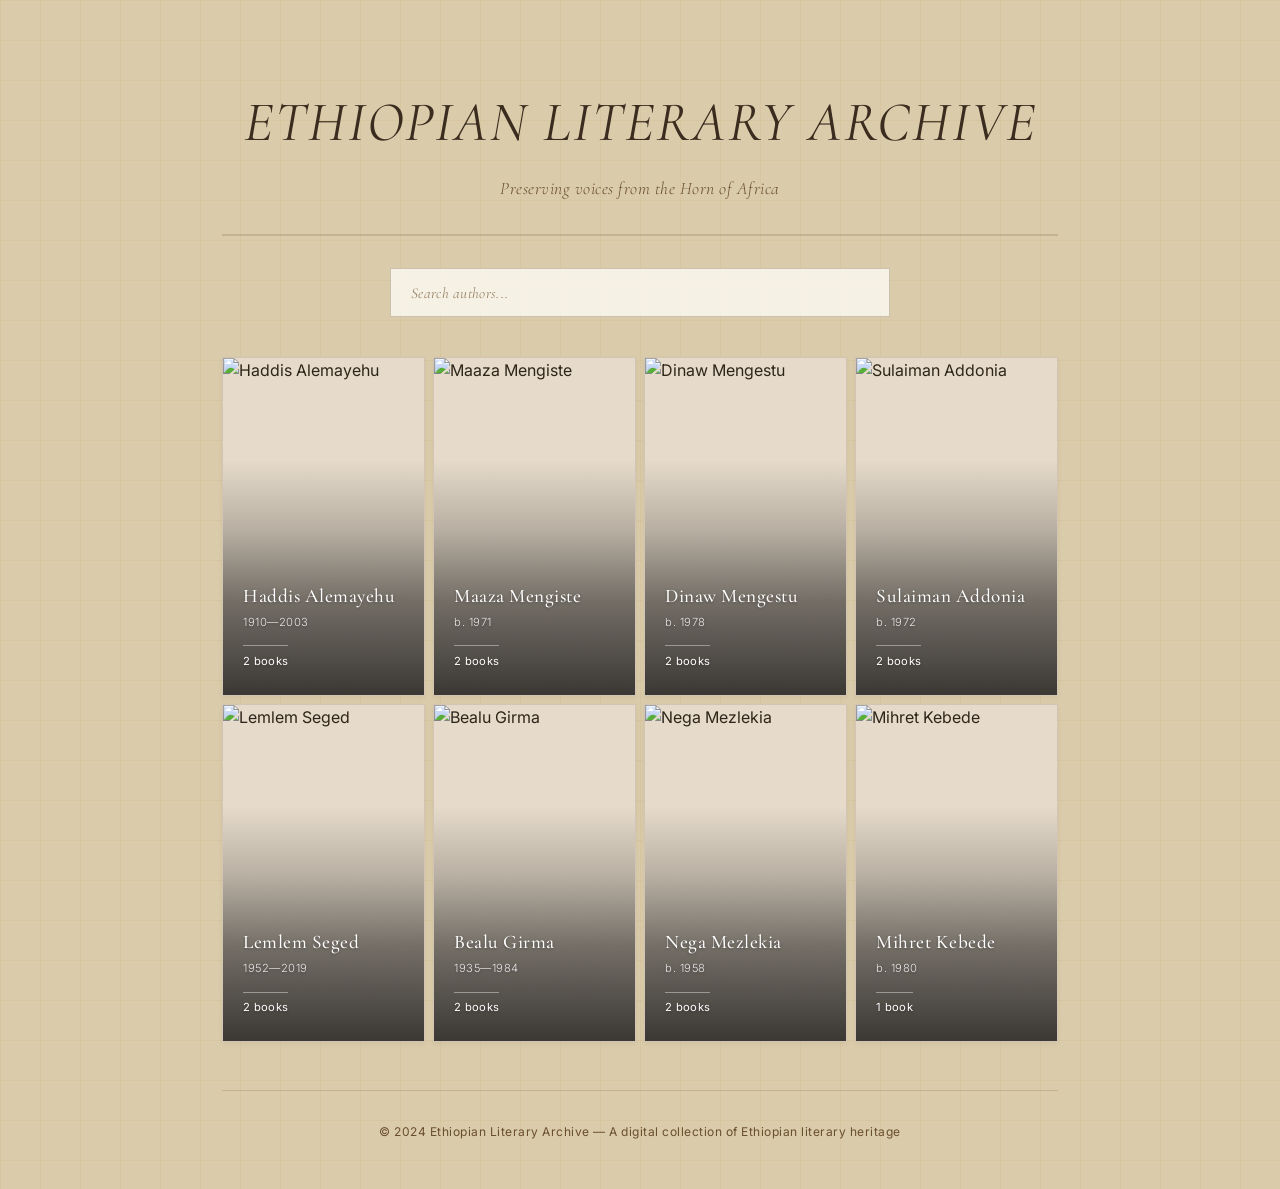
==== index.html @ 18d6012f "design changes" ====
<!DOCTYPE html>
<html lang="en">
<head>
    <meta charset="UTF-8">
    <meta name="viewport" content="width=device-width, initial-scale=1.0">
    <title>Ethiopian Literary Archive | Home</title>
    <link rel="preconnect" href="https://fonts.googleapis.com">
    <link rel="preconnect" href="https://fonts.gstatic.com" crossorigin>
    <link href="https://fonts.googleapis.com/css2?family=Cormorant+Garamond:ital,wght@0,300;0,400;0,500;0,600;1,300;1,400&family=Inter:opsz,wght@14..32,300;14..32,400;14..32,500&display=swap" rel="stylesheet">
    <link rel="stylesheet" href="style.css">
</head>
<body>
    <div class="page-wrapper">
        <header>
            <h1>Ethiopian Literary Archive</h1>
            <p class="subtitle">Preserving voices from the Horn of Africa</p>
        </header>

        <div class="search-section">
            <div class="search-wrapper">
                <input type="text" id="searchInput" placeholder="Search authors..." class="search-input">
            </div>
        </div>

        <div class="authors-grid" id="authorsGrid">
            <div class="loading">Loading authors...</div>
        </div>

        <footer>
            <p>© 2024 Ethiopian Literary Archive — A digital collection of Ethiopian literary heritage</p>
        </footer>
    </div>

    <script src="script.js"></script>
</body>
</html>
---- style.css ----
* {
    margin: 0;
    padding: 0;
    box-sizing: border-box;
}

body {
    background: #DACBAA;
    background-image: 
        linear-gradient(rgba(210, 185, 135, 0.3) 1px, transparent 1px),
        linear-gradient(90deg, rgba(210, 185, 135, 0.3) 1px, transparent 1px);
    background-size: 40px 40px;
    font-family: 'Inter', system-ui, -apple-system, sans-serif;
    color: #2D2418;
    line-height: 1.5;
}

.page-wrapper {
    max-width: 900px;
    margin: 0 auto;
    padding: 2rem 2rem 1rem;
}

/* Header Styles */
header {
    text-align: center;
    padding: 3rem 1rem 2rem;
    border-bottom: 2px solid rgba(110, 75, 45, 0.2);
    margin-bottom: 2rem;
}

h1 {
    font-family: 'Cormorant Garamond', 'Times New Roman', serif;
    font-size: 3.5rem;
    font-weight: 400;
    letter-spacing: -0.5px;
    color: #3A2C1F;
    margin-bottom: 0.75rem;
    text-transform: uppercase;
    font-style: italic;
    letter-spacing: 2px;
}

.subtitle {
    font-family: 'Cormorant Garamond', serif;
    font-size: 1.1rem;
    color: #6A4E2E;
    font-weight: 300;
    font-style: italic;
    letter-spacing: 0.5px;
}

/* Search Section */
.search-section {
    margin-bottom: 2.5rem;
    display: flex;
    justify-content: center;
}

.search-wrapper {
    width: 100%;
    max-width: 500px;
}

.search-input {
    width: 100%;
    padding: 0.875rem 1.25rem;
    font-family: 'Inter', sans-serif;
    font-size: 0.95rem;
    background: rgba(250, 245, 235, 0.9);
    border: 1px solid rgba(110, 75, 45, 0.3);
    border-radius: 0;
    color: #2D2418;
    transition: all 0.3s ease;
    outline: none;
    letter-spacing: 0.3px;
}

.search-input:focus {
    border-color: #8B6B3D;
    background: #FFFEF8;
    box-shadow: 0 2px 8px rgba(0, 0, 0, 0.05);
}

.search-input::placeholder {
    color: #9B8568;
    font-style: italic;
    font-family: 'Cormorant Garamond', serif;
}

/* Authors Grid - 5-6 columns */
.authors-grid {
    display: grid;
    grid-template-columns: repeat(4, 1fr);
    gap: 0.5rem;
    margin-bottom: 3rem;
}

/* Author Card - Long card with overlay and zoom effect */
.author-card {
    position: relative;
    display: block;
    text-decoration: none;
    color: inherit;
    aspect-ratio: 3 / 5;
    overflow: hidden;
    cursor: pointer;
    background: #F5EDE0;
    border: 1px solid rgba(110, 75, 45, 0.25);
    transition: all 0.4s cubic-bezier(0.2, 0.9, 0.4, 1.1);
}

.author-card:hover {
    transform: translateY(-6px);
    border-color: rgba(110, 75, 45, 0.5);
}

.author-image {
    position: absolute;
    top: 0;
    left: 0;
    width: 100%;
    height: 100%;
    overflow: hidden;
    background: #E6DBCB;
}

.author-image img {
    width: 100%;
    height: 100%;
    object-fit: cover;
    transition: transform 0.5s cubic-bezier(0.2, 0.9, 0.4, 1.1);
}

.author-card:hover .author-image img {
    transform: scale(1.08);
}

.placeholder-img {
    width: 100%;
    height: 100%;
    background: linear-gradient(135deg, #E6DBCB 0%, #D4C4AC 100%);
    display: flex;
    align-items: center;
    justify-content: center;
    font-size: 3rem;
    color: #8B6B3D;
}

/* Gradient Overlay */
.author-card::before {
    content: '';
    position: absolute;
    bottom: 0;
    left: 0;
    right: 0;
    height: 70%;
    background: linear-gradient(to top, 
        rgba(0, 0, 0, 0.75) 0%,
        rgba(0, 0, 0, 0.5) 40%,
        rgba(0, 0, 0, 0.2) 70%,
        transparent 100%);
    z-index: 1;
    transition: opacity 0.3s ease;
}

.author-card:hover::before {
    background: linear-gradient(to top, 
        rgba(0, 0, 0, 0.85) 0%,
        rgba(0, 0, 0, 0.6) 40%,
        rgba(0, 0, 0, 0.3) 70%,
        transparent 100%);
}

/* Card Content - Absolutely positioned */
.author-info {
    position: absolute;
    bottom: 0;
    left: 0;
    right: 0;
    padding: 1.75rem 1.25rem 1.5rem;
    z-index: 2;
    color: white;
    text-shadow: 0 1px 3px rgba(0, 0, 0, 0.3);
}

.author-name {
    font-family: 'Cormorant Garamond', serif;
    font-size: 1.2rem;
    font-weight: 500;
    margin-bottom: 0.35rem;
    letter-spacing: 0.5px;
    line-height: 1.3;
}

.author-years {
    font-family: 'Inter', sans-serif;
    font-size: 0.7rem;
    font-weight: 300;
    letter-spacing: 0.5px;
    opacity: 0.85;
    margin-bottom: 0.5rem;
}

.author-books {
    font-family: 'Inter', sans-serif;
    font-size: 0.7rem;
    font-weight: 400;
    letter-spacing: 0.3px;
    display: inline-block;
    padding-top: 0.4rem;
    border-top: 1px solid rgba(255, 255, 255, 0.4);
    margin-top: 0.4rem;
}

/* Loading and No Results */
.loading, .no-results {
    grid-column: 1 / -1;
    text-align: center;
    padding: 4rem 2rem;
    font-family: 'Cormorant Garamond', serif;
    font-size: 1.2rem;
    font-style: italic;
    color: #6A4E2E;
    background: rgba(250, 245, 235, 0.6);
    border: 1px solid rgba(110, 75, 45, 0.2);
}

/* Footer */
footer {
    text-align: center;
    padding: 2rem 1rem;
    border-top: 1px solid rgba(110, 75, 45, 0.2);
    margin-top: 1rem;
    font-family: 'Inter', sans-serif;
    font-size: 0.75rem;
    letter-spacing: 0.5px;
    color: #6A4E2E;
}

/* Responsive Design */
@media (max-width: 1200px) {
    .authors-grid {
        grid-template-columns: repeat(5, 1fr);
        gap: 1.5rem;
    }
    
    .page-wrapper {
        padding: 1.5rem;
    }
}

@media (max-width: 992px) {
    .authors-grid {
        grid-template-columns: repeat(4, 1fr);
        gap: 1.5rem;
    }
    
    h1 {
        font-size: 2.8rem;
    }
}

@media (max-width: 768px) {
    .page-wrapper {
        padding: 1rem;
    }
    
    header {
        padding: 2rem 1rem 1.5rem;
    }
    
    h1 {
        font-size: 2rem;
    }
    
    .subtitle {
        font-size: 0.9rem;
    }
    
    .authors-grid {
        grid-template-columns: repeat(3, 1fr);
        gap: 1.25rem;
    }
    
    .author-info {
        padding: 1.25rem 1rem 1rem;
    }
    
    .author-name {
        font-size: 0.95rem;
    }
    
    .author-years, .author-books {
        font-size: 0.6rem;
    }
}

@media (max-width: 480px) {
    .authors-grid {
        grid-template-columns: repeat(2, 1fr);
        gap: 1rem;
    }
    
    .author-info {
        padding: 1rem 0.75rem 0.75rem;
    }
    
    .author-name {
        font-size: 0.85rem;
    }
    
    .search-section {
        margin-bottom: 1.5rem;
    }
    
    .search-input {
        padding: 0.7rem 1rem;
        font-size: 0.85rem;
    }
}

/* Subtle paper texture effect */
.author-card {
    position: relative;
}

.author-card::after {
    content: '';
    position: absolute;
    top: 0;
    left: 0;
    right: 0;
    bottom: 0;
    pointer-events: none;
    background-image: url('data:image/svg+xml;utf8,<svg xmlns="http://www.w3.org/2000/svg" width="100" height="100" viewBox="0 0 100 100"><filter id="noise"><feTurbulence type="fractalNoise" baseFrequency="0.8" numOctaves="1" stitchTiles="stitch"/></filter><rect width="100" height="100" filter="url(%23noise)" opacity="0.04"/></svg>');
    background-repeat: repeat;
    opacity: 0.3;
    pointer-events: none;
    z-index: 3;
}

/* Vintage paper edge effect on cards */
.author-card {
    box-shadow: 0 2px 5px rgba(0, 0, 0, 0.05);
}

.author-card:hover {
    box-shadow: 0 12px 25px rgba(0, 0, 0, 0.12);
}
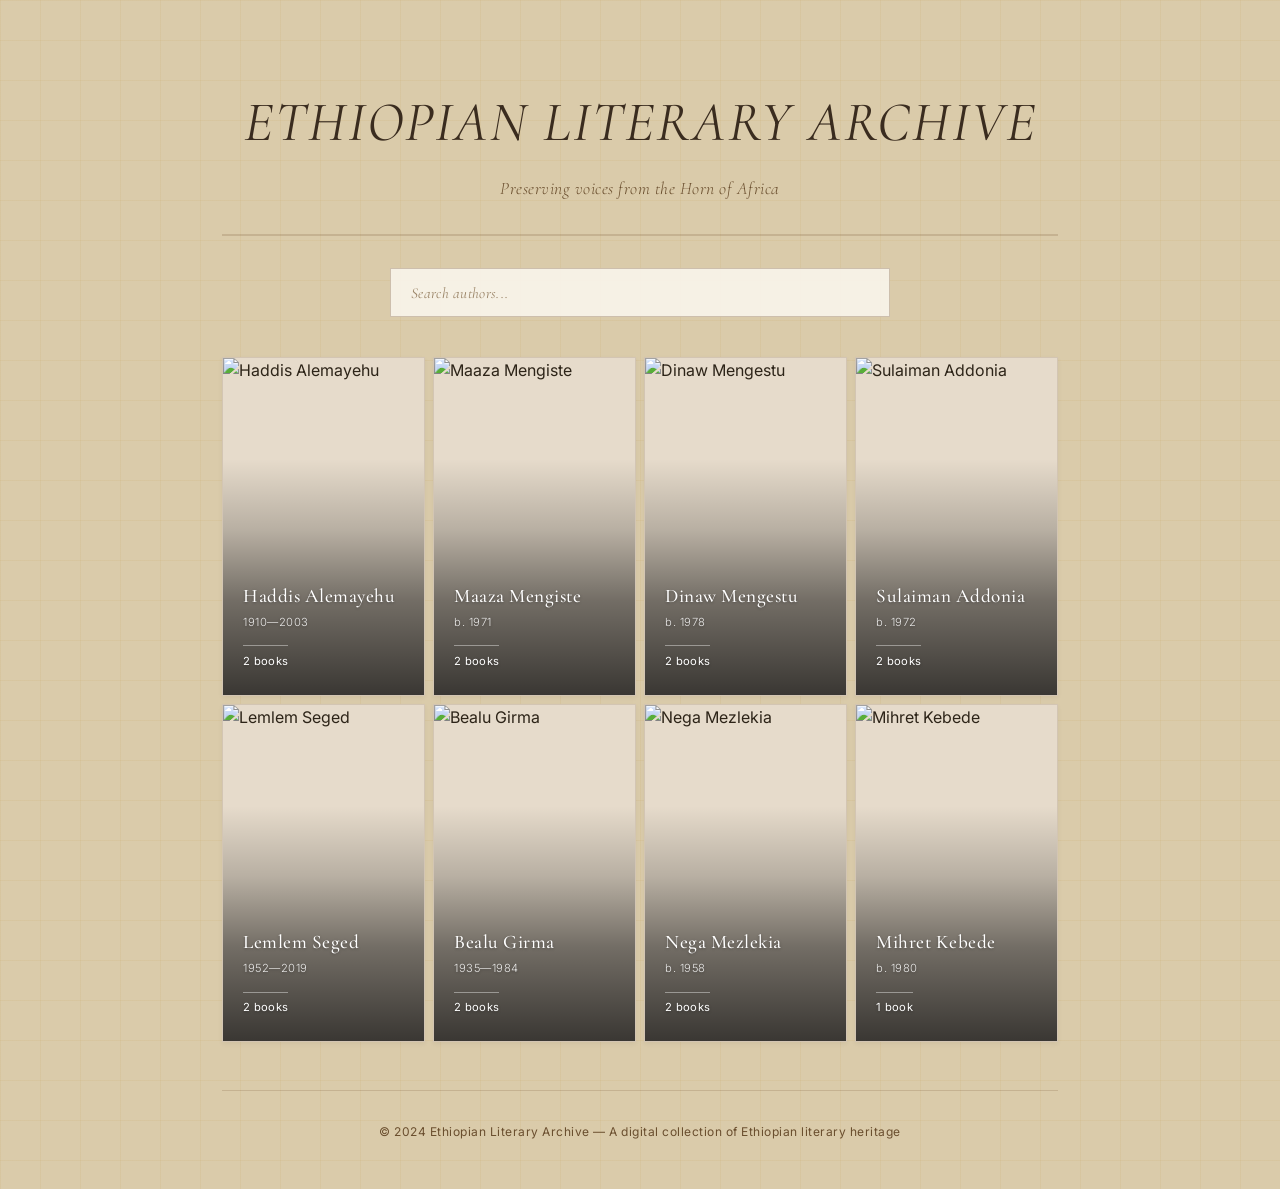
==== commit 371eb8e3: "adds clear btn to search, image url to data.json, design changes too" ====
--- a/index.html
+++ b/index.html
@@ -7,6 +7,7 @@
     <link rel="preconnect" href="https://fonts.googleapis.com">
     <link rel="preconnect" href="https://fonts.gstatic.com" crossorigin>
     <link href="https://fonts.googleapis.com/css2?family=Cormorant+Garamond:ital,wght@0,300;0,400;0,500;0,600;1,300;1,400&family=Inter:opsz,wght@14..32,300;14..32,400;14..32,500&display=swap" rel="stylesheet">
+    <link rel="stylesheet" href="https://cdnjs.cloudflare.com/ajax/libs/font-awesome/6.4.0/css/all.min.css">
     <link rel="stylesheet" href="style.css">
 </head>
 <body>
@@ -19,6 +20,9 @@
         <div class="search-section">
             <div class="search-wrapper">
                 <input type="text" id="searchInput" placeholder="Search authors..." class="search-input">
+                <button id="clearSearchBtn" class="clear-search-btn" style="display: none;">
+                    <i class="fas fa-times"></i>
+                </button>
             </div>
         </div>
 
--- a/style.css
+++ b/style.css
@@ -1,3 +1,4 @@
+/* style.css */
 * {
     margin: 0;
     padding: 0;
@@ -60,11 +61,12 @@
 .search-wrapper {
     width: 100%;
     max-width: 500px;
+    position: relative;
 }
 
 .search-input {
     width: 100%;
-    padding: 0.875rem 1.25rem;
+    padding: 0.875rem 3rem 0.875rem 1.25rem;
     font-family: 'Inter', sans-serif;
     font-size: 0.95rem;
     background: rgba(250, 245, 235, 0.9);
@@ -88,7 +90,28 @@
     font-family: 'Cormorant Garamond', serif;
 }
 
-/* Authors Grid - 5-6 columns */
+.clear-search-btn {
+    position: absolute;
+    right: 12px;
+    top: 50%;
+    transform: translateY(-50%);
+    background: none;
+    border: none;
+    color: #9B8568;
+    cursor: pointer;
+    font-size: 1rem;
+    padding: 5px;
+    display: flex;
+    align-items: center;
+    justify-content: center;
+    transition: color 0.2s ease;
+}
+
+.clear-search-btn:hover {
+    color: #3A2C1F;
+}
+
+/* Authors Grid */
 .authors-grid {
     display: grid;
     grid-template-columns: repeat(4, 1fr);
@@ -96,7 +119,6 @@
     margin-bottom: 3rem;
 }
 
-/* Author Card - Long card with overlay and zoom effect */
 .author-card {
     position: relative;
     display: block;
@@ -108,11 +130,13 @@
     background: #F5EDE0;
     border: 1px solid rgba(110, 75, 45, 0.25);
     transition: all 0.4s cubic-bezier(0.2, 0.9, 0.4, 1.1);
+    box-shadow: 0 2px 5px rgba(0, 0, 0, 0.05);
 }
 
 .author-card:hover {
     transform: translateY(-6px);
-    border-color: rgba(110, 75, 45, 0.5);
+    border-color: #C17B5E;
+    box-shadow: 0 12px 25px rgba(0, 0, 0, 0.12);
 }
 
 .author-image {
@@ -129,11 +153,6 @@
     width: 100%;
     height: 100%;
     object-fit: cover;
-    transition: transform 0.5s cubic-bezier(0.2, 0.9, 0.4, 1.1);
-}
-
-.author-card:hover .author-image img {
-    transform: scale(1.08);
 }
 
 .placeholder-img {
@@ -147,7 +166,6 @@
     color: #8B6B3D;
 }
 
-/* Gradient Overlay */
 .author-card::before {
     content: '';
     position: absolute;
@@ -172,7 +190,6 @@
         transparent 100%);
 }
 
-/* Card Content - Absolutely positioned */
 .author-info {
     position: absolute;
     bottom: 0;
@@ -213,7 +230,6 @@
     margin-top: 0.4rem;
 }
 
-/* Loading and No Results */
 .loading, .no-results {
     grid-column: 1 / -1;
     text-align: center;
@@ -242,7 +258,6 @@
 @media (max-width: 1200px) {
     .authors-grid {
         grid-template-columns: repeat(5, 1fr);
-        gap: 1.5rem;
     }
     
     .page-wrapper {
@@ -253,7 +268,6 @@
 @media (max-width: 992px) {
     .authors-grid {
         grid-template-columns: repeat(4, 1fr);
-        gap: 1.5rem;
     }
     
     h1 {
@@ -280,7 +294,7 @@
     
     .authors-grid {
         grid-template-columns: repeat(3, 1fr);
-        gap: 1.25rem;
+        gap: 0.5rem;
     }
     
     .author-info {
@@ -299,7 +313,7 @@
 @media (max-width: 480px) {
     .authors-grid {
         grid-template-columns: repeat(2, 1fr);
-        gap: 1rem;
+        gap: 0.5rem;
     }
     
     .author-info {
@@ -315,36 +329,7 @@
     }
     
     .search-input {
-        padding: 0.7rem 1rem;
+        padding: 0.7rem 2.5rem 0.7rem 1rem;
         font-size: 0.85rem;
     }
 }
-
-/* Subtle paper texture effect */
-.author-card {
-    position: relative;
-}
-
-.author-card::after {
-    content: '';
-    position: absolute;
-    top: 0;
-    left: 0;
-    right: 0;
-    bottom: 0;
-    pointer-events: none;
-    background-image: url('data:image/svg+xml;utf8,<svg xmlns="http://www.w3.org/2000/svg" width="100" height="100" viewBox="0 0 100 100"><filter id="noise"><feTurbulence type="fractalNoise" baseFrequency="0.8" numOctaves="1" stitchTiles="stitch"/></filter><rect width="100" height="100" filter="url(%23noise)" opacity="0.04"/></svg>');
-    background-repeat: repeat;
-    opacity: 0.3;
-    pointer-events: none;
-    z-index: 3;
-}
-
-/* Vintage paper edge effect on cards */
-.author-card {
-    box-shadow: 0 2px 5px rgba(0, 0, 0, 0.05);
-}
-
-.author-card:hover {
-    box-shadow: 0 12px 25px rgba(0, 0, 0, 0.12);
-}
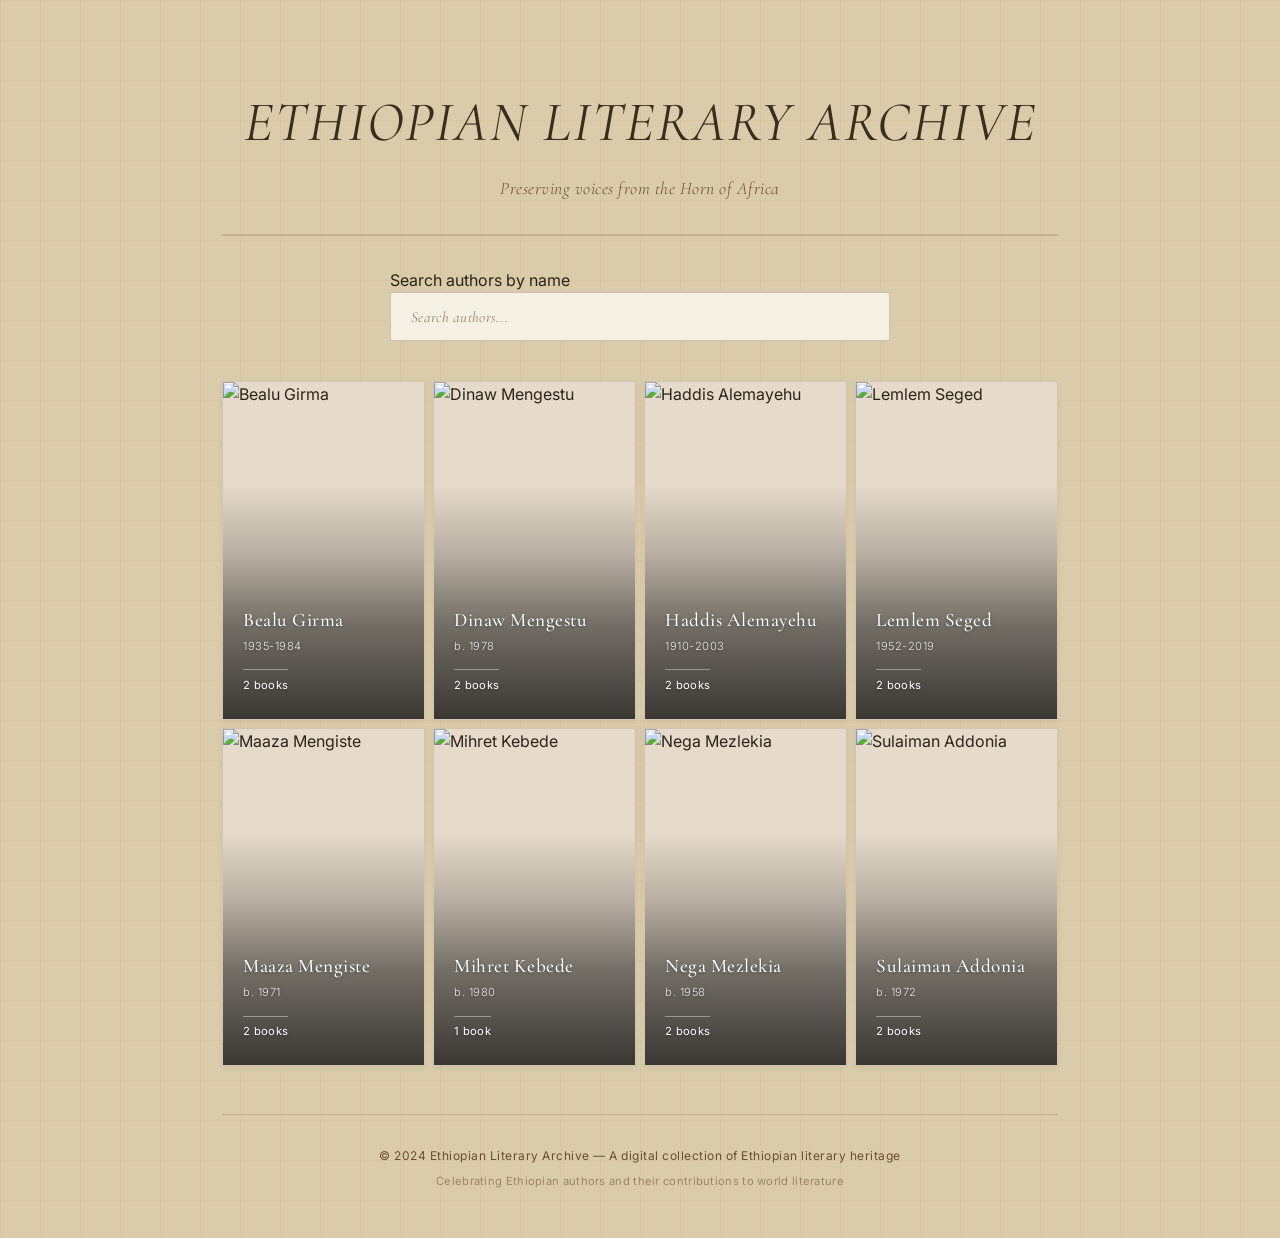
==== commit ec6ea16f: "something something seo" ====
--- a/index.html
+++ b/index.html
@@ -1,11 +1,26 @@
+<!-- index.html - Updated with SEO improvements -->
 <!DOCTYPE html>
 <html lang="en">
 <head>
     <meta charset="UTF-8">
     <meta name="viewport" content="width=device-width, initial-scale=1.0">
-    <title>Ethiopian Literary Archive | Home</title>
+    
+    <!-- Primary Meta Tags -->
+    <title>Ethiopian Literary Archive | Discover Ethiopian Authors & Books</title>
+    <meta name="title" content="Ethiopian Literary Archive | Discover Ethiopian Authors & Books">
+    <meta name="description" content="Explore the rich literary heritage of Ethiopia. Discover celebrated Ethiopian authors, their books, and literary works from Haddis Alemayehu to contemporary writers.">
+    <meta name="keywords" content="Ethiopian authors, Ethiopian books, Ethiopian literature, Ethiopian writers, African literature, Amharic books, Ethiopian novels, Haddis Alemayehu, Maaza Mengiste, Dinaw Mengestu">
+    <meta name="author" content="Ethiopian Literary Archive">
+    <meta name="robots" content="index, follow">
+    <meta name="language" content="English">
+    <meta name="revisit-after" content="7 days">
+        
+    <!-- Preconnect for performance -->
     <link rel="preconnect" href="https://fonts.googleapis.com">
     <link rel="preconnect" href="https://fonts.gstatic.com" crossorigin>
+    <link rel="preconnect" href="https://cdnjs.cloudflare.com">
+    
+    <!-- Fonts and Styles -->
     <link href="https://fonts.googleapis.com/css2?family=Cormorant+Garamond:ital,wght@0,300;0,400;0,500;0,600;1,300;1,400&family=Inter:opsz,wght@14..32,300;14..32,400;14..32,500&display=swap" rel="stylesheet">
     <link rel="stylesheet" href="https://cdnjs.cloudflare.com/ajax/libs/font-awesome/6.4.0/css/all.min.css">
     <link rel="stylesheet" href="style.css">
@@ -19,19 +34,21 @@
 
         <div class="search-section">
             <div class="search-wrapper">
-                <input type="text" id="searchInput" placeholder="Search authors..." class="search-input">
-                <button id="clearSearchBtn" class="clear-search-btn" style="display: none;">
+                <label for="searchInput">Search authors by name</label>
+                <input type="text" id="searchInput" placeholder="Search authors..." class="search-input" aria-label="Search authors">
+                <button id="clearSearchBtn" class="clear-search-btn" style="display: none;" aria-label="Clear search">
                     <i class="fas fa-times"></i>
                 </button>
             </div>
         </div>
 
-        <div class="authors-grid" id="authorsGrid">
+        <div class="authors-grid" id="authorsGrid" aria-live="polite" aria-label="Authors grid">
             <div class="loading">Loading authors...</div>
         </div>
 
         <footer>
             <p>© 2024 Ethiopian Literary Archive — A digital collection of Ethiopian literary heritage</p>
+            <p class="footer-meta">Celebrating Ethiopian authors and their contributions to world literature</p>
         </footer>
     </div>
 
--- a/style.css
+++ b/style.css
@@ -1,4 +1,3 @@
-/* style.css */
 * {
     margin: 0;
     padding: 0;
@@ -109,6 +108,35 @@
 
 .clear-search-btn:hover {
     color: #3A2C1F;
+}
+
+/* Breadcrumb */
+.breadcrumb {
+    font-family: 'Inter', sans-serif;
+    font-size: 0.8rem;
+    margin-bottom: 2rem;
+    padding: 0.75rem 0;
+    border-bottom: 1px solid rgba(110, 75, 45, 0.2);
+}
+
+.breadcrumb a {
+    color: #6A4E2E;
+    text-decoration: none;
+    transition: color 0.2s ease;
+}
+
+.breadcrumb a:hover {
+    color: #C17B5E;
+}
+
+.breadcrumb .separator {
+    margin: 0 0.5rem;
+    color: #9B8568;
+}
+
+.breadcrumb .current {
+    color: #3A2C1F;
+    font-weight: 500;
 }
 
 /* Authors Grid */
@@ -254,6 +282,14 @@
     color: #6A4E2E;
 }
 
+.footer-meta {
+    font-family: 'Inter', sans-serif;
+    font-size: 0.7rem;
+    color: #9B8568;
+    margin-top: 0.5rem;
+    letter-spacing: 0.3px;
+}
+
 /* Responsive Design */
 @media (max-width: 1200px) {
     .authors-grid {
@@ -333,3 +369,861 @@
         font-size: 0.85rem;
     }
 }
+
+/* Back Link */
+.back-link {
+    display: inline-flex;
+    align-items: center;
+    gap: 0.5rem;
+    font-family: 'Inter', sans-serif;
+    font-size: 0.875rem;
+    color: #6A4E2E;
+    text-decoration: none;
+    margin-bottom: 1.5rem;
+    transition: color 0.2s ease;
+}
+
+.back-link:hover {
+    color: #3A2C1F;
+}
+
+/* Author Detail Page */
+.author-content {
+    min-height: 400px;
+}
+
+.loading-state {
+    text-align: center;
+    padding: 4rem 2rem;
+    font-family: 'Cormorant Garamond', serif;
+    font-size: 1.2rem;
+    font-style: italic;
+    color: #6A4E2E;
+}
+
+.loading-spinner {
+    width: 40px;
+    height: 40px;
+    margin: 0 auto 1rem;
+    border: 2px solid rgba(110, 75, 45, 0.2);
+    border-top-color: #8B6B3D;
+    border-radius: 50%;
+    animation: spin 0.8s linear infinite;
+}
+
+@keyframes spin {
+    to { transform: rotate(360deg); }
+}
+
+/* Author Two-Column Layout */
+.author-detail {
+    margin: 2rem 0 3rem;
+}
+
+.author-two-columns {
+    display: grid;
+    grid-template-columns: 1fr 2fr;
+    gap: 2.5rem;
+    margin-bottom: 3rem;
+    padding-bottom: 2rem;
+    border-bottom: 1px solid rgba(110, 75, 45, 0.2);
+}
+
+/* Left Column - Author Image */
+.author-portrait {
+    background: #F5EDE0;
+    border: 1px solid rgba(110, 75, 45, 0.25);
+    overflow: hidden;
+    aspect-ratio: 3 / 4;
+}
+
+.author-portrait img {
+    width: 100%;
+    height: 100%;
+    object-fit: cover;
+    display: block;
+}
+
+.portrait-placeholder {
+    width: 100%;
+    height: 100%;
+    background: linear-gradient(135deg, #E6DBCB 0%, #D4C4AC 100%);
+    display: flex;
+    align-items: center;
+    justify-content: center;
+    font-size: 4rem;
+    color: #8B6B3D;
+}
+
+/* Right Column - Author Info */
+.author-details {
+    display: flex;
+    flex-direction: column;
+    gap: 1.25rem;
+}
+
+.author-name-large {
+    font-family: 'Cormorant Garamond', serif;
+    font-size: 2.5rem;
+    font-weight: 500;
+    color: #3A2C1F;
+    margin-bottom: 0.25rem;
+    letter-spacing: 1px;
+}
+
+.author-meta {
+    font-family: 'Inter', sans-serif;
+    font-size: 0.9rem;
+    color: #6A4E2E;
+    display: flex;
+    flex-wrap: wrap;
+    gap: 1rem;
+    padding-bottom: 0.5rem;
+    border-bottom: 1px solid rgba(110, 75, 45, 0.2);
+}
+
+.meta-item {
+    display: inline-flex;
+    align-items: center;
+    gap: 0.5rem;
+}
+
+.meta-item i {
+    font-size: 0.8rem;
+    color: #9B8568;
+}
+
+.author-bio {
+    font-family: 'Inter', sans-serif;
+    font-size: 0.95rem;
+    line-height: 1.6;
+    color: #2D2418;
+    margin-top: 0.5rem;
+}
+
+.external-links {
+    margin-top: 1rem;
+    padding-top: 1rem;
+    border-top: 1px solid rgba(110, 75, 45, 0.2);
+}
+
+.external-links h3 {
+    font-family: 'Cormorant Garamond', serif;
+    font-size: 1rem;
+    font-weight: 500;
+    color: #6A4E2E;
+    margin-bottom: 0.75rem;
+    letter-spacing: 0.5px;
+}
+
+.links-container {
+    display: flex;
+    gap: 1rem;
+    flex-wrap: wrap;
+}
+
+.external-link {
+    display: inline-flex;
+    align-items: center;
+    gap: 0.5rem;
+    font-family: 'Inter', sans-serif;
+    font-size: 0.85rem;
+    color: #6A4E2E;
+    text-decoration: none;
+    padding: 0.4rem 0.8rem;
+    background: rgba(245, 237, 224, 0.5);
+    border: 1px solid rgba(110, 75, 45, 0.25);
+    transition: all 0.2s ease;
+}
+
+.external-link:hover {
+    background: rgba(245, 237, 224, 0.8);
+    border-color: #C17B5E;
+    color: #C17B5E;
+    transform: translateY(-2px);
+}
+
+.external-link i {
+    font-size: 0.9rem;
+}
+
+.featured-book {
+    margin-top: 1.5rem;
+    padding: 1.25rem;
+    background: rgba(245, 237, 224, 0.5);
+    border-left: 3px solid #C17B5E;
+    border-radius: 2px;
+}
+
+.featured-label {
+    display: inline-flex;
+    align-items: center;
+    gap: 0.5rem;
+    font-family: 'Inter', sans-serif;
+    font-size: 0.7rem;
+    font-weight: 500;
+    text-transform: uppercase;
+    letter-spacing: 1px;
+    color: #C17B5E;
+    margin-bottom: 0.75rem;
+}
+
+.featured-label i {
+    font-size: 0.8rem;
+}
+
+.featured-book h4 {
+    font-family: 'Cormorant Garamond', serif;
+    font-size: 1.1rem;
+    font-weight: 500;
+    color: #3A2C1F;
+    margin-bottom: 0.5rem;
+}
+
+.featured-book-link {
+    display: inline-flex;
+    align-items: center;
+    gap: 0.5rem;
+    font-family: 'Inter', sans-serif;
+    font-size: 0.85rem;
+    color: #C17B5E;
+    text-decoration: none;
+    margin-top: 0.5rem;
+    transition: gap 0.2s ease;
+}
+
+.featured-book-link:hover {
+    gap: 0.75rem;
+    text-decoration: underline;
+}
+
+@media (max-width: 768px) {
+    .external-links {
+        margin-top: 0.75rem;
+        padding-top: 0.75rem;
+    }
+    
+    .links-container {
+        gap: 0.75rem;
+    }
+    
+    .external-link {
+        font-size: 0.8rem;
+        padding: 0.35rem 0.7rem;
+    }
+    
+    .featured-book {
+        padding: 1rem;
+        margin-top: 1rem;
+    }
+    
+    .featured-book h4 {
+        font-size: 1rem;
+    }
+}
+
+/* Books Section */
+.books-section {
+    margin-top: 2rem;
+}
+
+.books-section h2 {
+    font-family: 'Cormorant Garamond', serif;
+    font-size: 1.8rem;
+    font-weight: 400;
+    color: #3A2C1F;
+    margin-bottom: 1.5rem;
+    letter-spacing: 1px;
+    border-left: 3px solid #C17B5E;
+    padding-left: 1rem;
+}
+
+.books-grid {
+    display: grid;
+    grid-template-columns: repeat(4, 1fr);
+    gap: 0.5rem;
+    margin-bottom: 2rem;
+}
+
+.book-card {
+    display: block;
+    text-decoration: none;
+    color: inherit;
+    background: #F5EDE0;
+    border: 1px solid rgba(110, 75, 45, 0.25);
+    transition: all 0.3s cubic-bezier(0.2, 0.9, 0.4, 1.1);
+    overflow: hidden;
+}
+
+.book-card:hover {
+    transform: translateY(-4px);
+    border-color: #C17B5E;
+    box-shadow: 0 8px 20px rgba(0, 0, 0, 0.08);
+}
+
+.book-image {
+    width: 100%;
+    aspect-ratio: 2 / 2.5;
+    overflow: hidden;
+    background: #E6DBCB;
+}
+
+.book-image img {
+    width: 100%;
+    height: 100%;
+    object-fit: cover;
+}
+
+.book-placeholder {
+    width: 100%;
+    height: 100%;
+    background: linear-gradient(135deg, #E6DBCB 0%, #D4C4AC 100%);
+    display: flex;
+    align-items: center;
+    justify-content: center;
+    font-size: 2rem;
+    color: #8B6B3D;
+}
+
+.book-info {
+    padding: 0.875rem;
+    text-align: center;
+}
+
+.book-title {
+    font-family: 'Cormorant Garamond', serif;
+    font-size: 1rem;
+    font-weight: 500;
+    color: #2D2418;
+    margin-bottom: 0.35rem;
+    line-height: 1.3;
+}
+
+.book-year {
+    font-family: 'Inter', sans-serif;
+    font-size: 0.75rem;
+    color: #6A4E2E;
+    letter-spacing: 0.3px;
+}
+
+.book-genre {
+    font-family: 'Inter', sans-serif;
+    font-size: 0.65rem;
+    color: #C17B5E;
+    margin-top: 0.25rem;
+    letter-spacing: 0.3px;
+    text-transform: uppercase;
+}
+
+.book-series {
+    display: inline-block;
+    font-family: 'Inter', sans-serif;
+    font-size: 0.65rem;
+    font-weight: 500;
+    color: #C17B5E;
+    background: rgba(193, 123, 94, 0.1);
+    padding: 0.2rem 0.5rem;
+    margin-top: 0.5rem;
+    letter-spacing: 0.3px;
+    border-radius: 2px;
+}
+
+.book-series-large {
+    display: inline-flex;
+    align-items: center;
+    gap: 0.5rem;
+    font-family: 'Inter', sans-serif;
+    font-size: 0.85rem;
+    color: #C17B5E;
+    background: rgba(193, 123, 94, 0.1);
+    padding: 0.4rem 0.8rem;
+    margin-top: 0.5rem;
+    border-radius: 2px;
+}
+
+.book-series-large i {
+    font-size: 0.9rem;
+}
+
+.series-info {
+    margin-top: 0.5rem;
+    padding: 0.75rem;
+    background: rgba(245, 237, 224, 0.5);
+    border-left: 2px solid #C17B5E;
+}
+
+.series-info p {
+    font-family: 'Inter', sans-serif;
+    font-size: 0.85rem;
+    color: #6A4E2E;
+    margin-bottom: 0.5rem;
+}
+
+.series-books-link {
+    display: inline-flex;
+    align-items: center;
+    gap: 0.5rem;
+    font-family: 'Inter', sans-serif;
+    font-size: 0.8rem;
+    color: #C17B5E;
+    text-decoration: none;
+    margin-top: 0.5rem;
+    transition: gap 0.2s ease;
+}
+
+.series-books-link:hover {
+    gap: 0.75rem;
+    text-decoration: underline;
+}
+
+@media (max-width: 768px) {
+    .book-series {
+        font-size: 0.6rem;
+        padding: 0.15rem 0.4rem;
+    }
+    
+    .book-series-large {
+        font-size: 0.75rem;
+        padding: 0.35rem 0.7rem;
+    }
+    
+    .series-info {
+        padding: 0.6rem;
+    }
+}
+
+/* Related Authors Section */
+.related-authors-section {
+    margin-top: 3rem;
+    padding-top: 2rem;
+    border-top: 1px solid rgba(110, 75, 45, 0.2);
+}
+
+.related-authors-section h2 {
+    font-family: 'Cormorant Garamond', serif;
+    font-size: 1.5rem;
+    font-weight: 400;
+    color: #3A2C1F;
+    margin-bottom: 1.5rem;
+    letter-spacing: 1px;
+}
+
+.related-authors-grid {
+    display: grid;
+    grid-template-columns: repeat(4, 1fr);
+    gap: 0.5rem;
+}
+
+.related-author-card {
+    display: block;
+    text-decoration: none;
+    color: inherit;
+    background: #F5EDE0;
+    border: 1px solid rgba(110, 75, 45, 0.25);
+    transition: all 0.3s ease;
+    overflow: hidden;
+    aspect-ratio: 3 / 4;
+    position: relative;
+}
+
+.related-author-card:hover {
+    transform: translateY(-4px);
+    border-color: #C17B5E;
+}
+
+.related-author-image {
+    width: 100%;
+    height: 100%;
+    overflow: hidden;
+    background: #E6DBCB;
+}
+
+.related-author-image img {
+    width: 100%;
+    height: 100%;
+    object-fit: cover;
+}
+
+.related-author-placeholder {
+    width: 100%;
+    height: 100%;
+    background: linear-gradient(135deg, #E6DBCB 0%, #D4C4AC 100%);
+    display: flex;
+    align-items: center;
+    justify-content: center;
+    font-size: 2rem;
+    color: #8B6B3D;
+}
+
+.related-author-info {
+    position: absolute;
+    bottom: 0;
+    left: 0;
+    right: 0;
+    padding: 1rem;
+    background: linear-gradient(to top, rgba(0, 0, 0, 0.7), transparent);
+    color: white;
+}
+
+.related-author-name {
+    font-family: 'Cormorant Garamond', serif;
+    font-size: 0.9rem;
+    font-weight: 500;
+    margin-bottom: 0.2rem;
+}
+
+.related-author-years {
+    font-family: 'Inter', sans-serif;
+    font-size: 0.65rem;
+    opacity: 0.8;
+}
+
+/* Error State */
+.error-state {
+    text-align: center;
+    padding: 4rem 2rem;
+    background: rgba(250, 245, 235, 0.6);
+    border: 1px solid rgba(110, 75, 45, 0.2);
+}
+
+.error-state i {
+    font-size: 3rem;
+    color: #C17B5E;
+    margin-bottom: 1rem;
+}
+
+.error-state p {
+    font-family: 'Cormorant Garamond', serif;
+    font-size: 1.2rem;
+    color: #6A4E2E;
+    margin-bottom: 1rem;
+}
+
+.error-state a {
+    color: #C17B5E;
+    text-decoration: none;
+    font-family: 'Inter', sans-serif;
+    font-size: 0.9rem;
+}
+
+/* Responsive Design for Author Page */
+@media (max-width: 992px) {
+    .author-two-columns {
+        grid-template-columns: 1fr 1.5fr;
+        gap: 2rem;
+    }
+    
+    .books-grid {
+        grid-template-columns: repeat(3, 1fr);
+    }
+    
+    .related-authors-grid {
+        grid-template-columns: repeat(3, 1fr);
+    }
+}
+
+@media (max-width: 768px) {
+    .author-two-columns {
+        grid-template-columns: 1fr;
+        gap: 1.5rem;
+    }
+    
+    .author-portrait {
+        max-width: 300px;
+        margin: 0 auto;
+    }
+    
+    .author-name-large {
+        font-size: 2rem;
+        text-align: center;
+    }
+    
+    .author-meta {
+        justify-content: center;
+    }
+    
+    .author-bio {
+        text-align: center;
+    }
+    
+    .books-grid {
+        grid-template-columns: repeat(2, 1fr);
+    }
+    
+    .related-authors-grid {
+        grid-template-columns: repeat(2, 1fr);
+    }
+    
+    .books-section h2 {
+        font-size: 1.5rem;
+    }
+    
+    .book-genre {
+        font-size: 0.6rem;
+    }
+}
+
+@media (max-width: 480px) {
+    .books-grid {
+        grid-template-columns: repeat(2, 1fr);
+    }
+    
+    .related-authors-grid {
+        grid-template-columns: repeat(2, 1fr);
+    }
+    
+    .book-title {
+        font-size: 0.85rem;
+    }
+    
+    .book-info {
+        padding: 0.75rem;
+    }
+}
+
+/* Book Detail Page */
+.book-content {
+    min-height: 400px;
+}
+
+/* Book Detail Two-Column Layout */
+.book-detail {
+    margin: 1rem 0 3rem;
+}
+
+.book-two-columns {
+    display: grid;
+    grid-template-columns: 1fr 2fr;
+    gap: 2.5rem;
+    margin-bottom: 3rem;
+    padding-bottom: 2rem;
+    border-bottom: 1px solid rgba(110, 75, 45, 0.2);
+}
+
+/* Left Column - Book Cover */
+.book-cover {
+    background: #F5EDE0;
+    border: 1px solid rgba(110, 75, 45, 0.25);
+    overflow: hidden;
+    aspect-ratio: 2 / 3;
+}
+
+.book-cover img {
+    width: 100%;
+    height: 100%;
+    object-fit: cover;
+    display: block;
+}
+
+.cover-placeholder {
+    width: 100%;
+    height: 100%;
+    background: linear-gradient(135deg, #E6DBCB 0%, #D4C4AC 100%);
+    display: flex;
+    align-items: center;
+    justify-content: center;
+    font-size: 4rem;
+    color: #8B6B3D;
+}
+
+/* Right Column - Book Info */
+.book-info-detail {
+    display: flex;
+    flex-direction: column;
+    gap: 1.25rem;
+}
+
+.book-title-large {
+    font-family: 'Cormorant Garamond', serif;
+    font-size: 2.5rem;
+    font-weight: 500;
+    color: #3A2C1F;
+    margin-bottom: 0.25rem;
+    letter-spacing: 1px;
+    line-height: 1.2;
+}
+
+.book-author-link {
+    font-family: 'Inter', sans-serif;
+    font-size: 1.1rem;
+    color: #C17B5E;
+    text-decoration: none;
+    display: inline-flex;
+    align-items: center;
+    gap: 0.5rem;
+    transition: color 0.2s ease;
+}
+
+.book-author-link:hover {
+    color: #8B6B3D;
+    text-decoration: underline;
+}
+
+.book-meta-grid {
+    display: grid;
+    grid-template-columns: repeat(2, 1fr);
+    gap: 0.75rem;
+    padding: 1rem 0;
+    border-top: 1px solid rgba(110, 75, 45, 0.2);
+    border-bottom: 1px solid rgba(110, 75, 45, 0.2);
+}
+
+.meta-row {
+    display: flex;
+    align-items: center;
+    gap: 0.75rem;
+    font-family: 'Inter', sans-serif;
+    font-size: 0.9rem;
+    color: #2D2418;
+}
+
+.meta-row i {
+    width: 1.25rem;
+    color: #C17B5E;
+    font-size: 0.9rem;
+}
+
+.meta-label {
+    font-weight: 500;
+    color: #6A4E2E;
+    min-width: 70px;
+}
+
+.meta-value {
+    color: #2D2418;
+}
+
+.book-description {
+    font-family: 'Inter', sans-serif;
+    font-size: 0.95rem;
+    line-height: 1.7;
+    color: #2D2418;
+    margin-top: 0.5rem;
+}
+
+/* Author Bio Snippet */
+.author-bio-snippet {
+    margin-top: 1rem;
+    padding: 1.5rem;
+    background: rgba(245, 237, 224, 0.5);
+    border-left: 3px solid #C17B5E;
+}
+
+.author-bio-snippet h3 {
+    font-family: 'Cormorant Garamond', serif;
+    font-size: 1.3rem;
+    font-weight: 500;
+    color: #3A2C1F;
+    margin-bottom: 0.75rem;
+}
+
+.author-bio-snippet p {
+    font-family: 'Inter', sans-serif;
+    font-size: 0.9rem;
+    line-height: 1.6;
+    color: #2D2418;
+    margin-bottom: 0.75rem;
+}
+
+.read-more-link {
+    display: inline-flex;
+    align-items: center;
+    gap: 0.5rem;
+    font-family: 'Inter', sans-serif;
+    font-size: 0.85rem;
+    color: #C17B5E;
+    text-decoration: none;
+    transition: gap 0.2s ease;
+}
+
+.read-more-link:hover {
+    gap: 0.75rem;
+    text-decoration: underline;
+}
+
+/* Other Books Section */
+.other-books-section {
+    margin-top: 2rem;
+}
+
+.other-books-section h2 {
+    font-family: 'Cormorant Garamond', serif;
+    font-size: 1.5rem;
+    font-weight: 400;
+    color: #3A2C1F;
+    margin-bottom: 1.5rem;
+    letter-spacing: 1px;
+}
+
+.other-books-grid {
+    display: grid;
+    grid-template-columns: repeat(4, 1fr);
+    gap: 1.5rem;
+}
+
+/* Responsive Design for Book Page */
+@media (max-width: 992px) {
+    .book-two-columns {
+        grid-template-columns: 1fr 1.5fr;
+        gap: 2rem;
+    }
+    
+    .book-title-large {
+        font-size: 2rem;
+    }
+    
+    .other-books-grid {
+        grid-template-columns: repeat(3, 1fr);
+        gap: 1.25rem;
+    }
+}
+
+@media (max-width: 768px) {
+    .book-two-columns {
+        grid-template-columns: 1fr;
+        gap: 1.5rem;
+    }
+    
+    .book-cover {
+        max-width: 300px;
+        margin: 0 auto;
+    }
+    
+    .book-title-large {
+        font-size: 1.75rem;
+        text-align: center;
+    }
+    
+    .book-author-link {
+        justify-content: center;
+    }
+    
+    .book-meta-grid {
+        grid-template-columns: 1fr;
+        gap: 0.5rem;
+    }
+    
+    .other-books-grid {
+        grid-template-columns: repeat(2, 1fr);
+        gap: 1rem;
+    }
+    
+    .author-bio-snippet {
+        padding: 1.25rem;
+    }
+}
+
+@media (max-width: 480px) {
+    .other-books-grid {
+        grid-template-columns: repeat(2, 1fr);
+        gap: 0.75rem;
+    }
+    
+    .book-meta-grid {
+        gap: 0.5rem;
+    }
+    
+    .meta-row {
+        font-size: 0.85rem;
+    }
+}
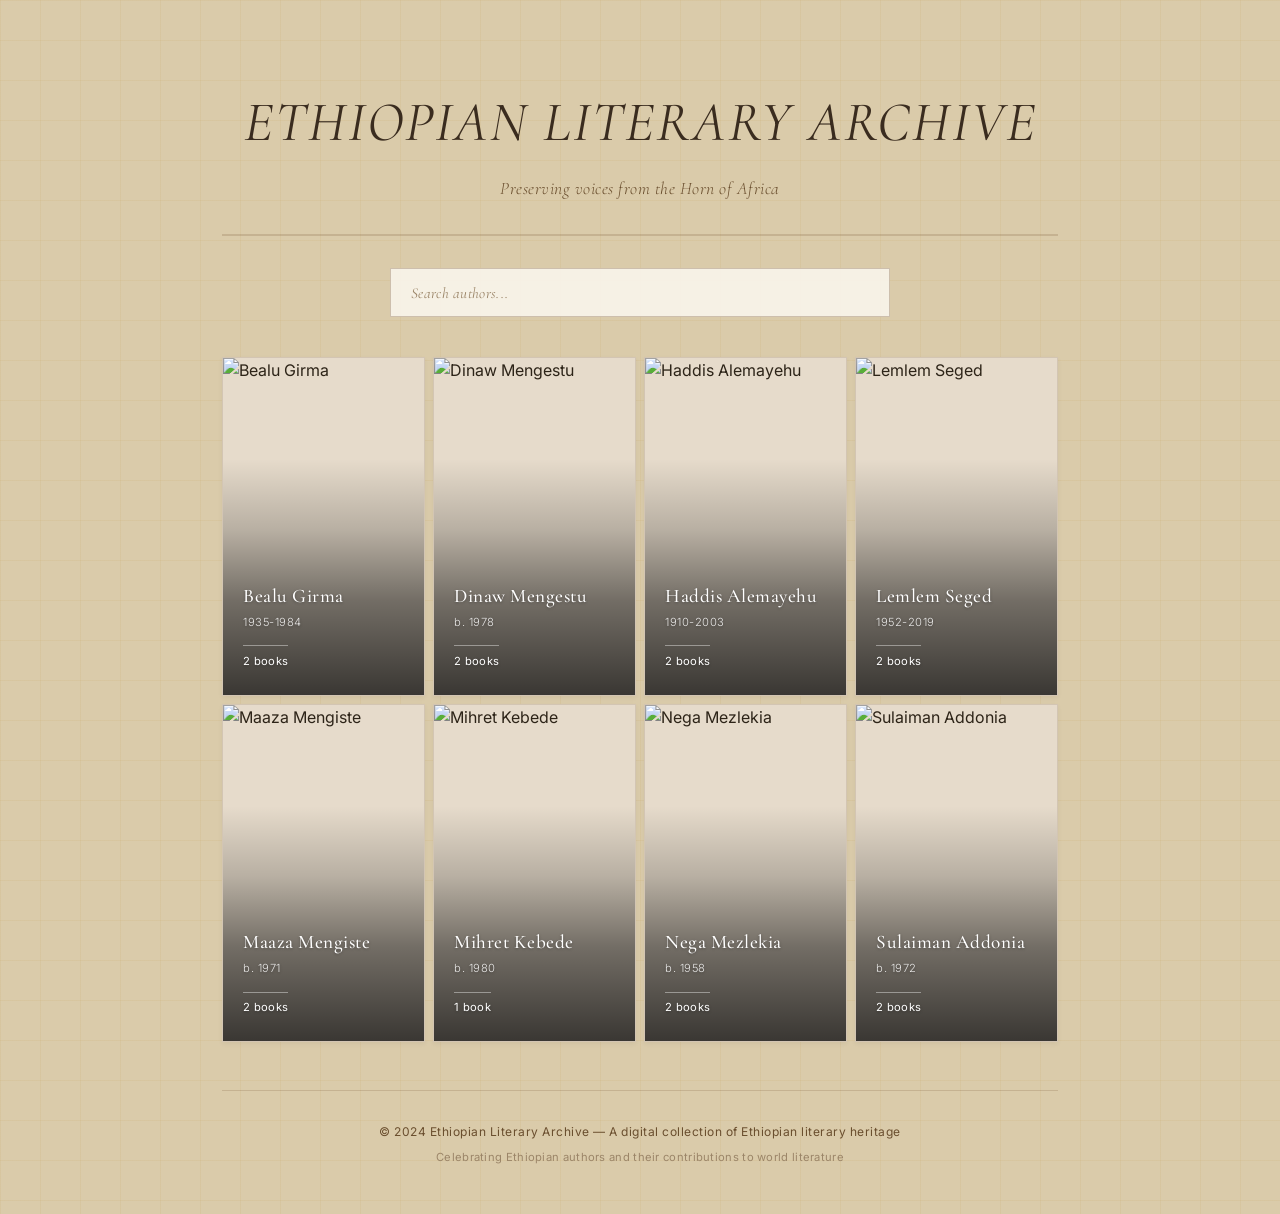
==== commit f1cc3c87: "changes" ====
--- a/index.html
+++ b/index.html
@@ -34,7 +34,6 @@
 
         <div class="search-section">
             <div class="search-wrapper">
-                <label for="searchInput">Search authors by name</label>
                 <input type="text" id="searchInput" placeholder="Search authors..." class="search-input" aria-label="Search authors">
                 <button id="clearSearchBtn" class="clear-search-btn" style="display: none;" aria-label="Clear search">
                     <i class="fas fa-times"></i>
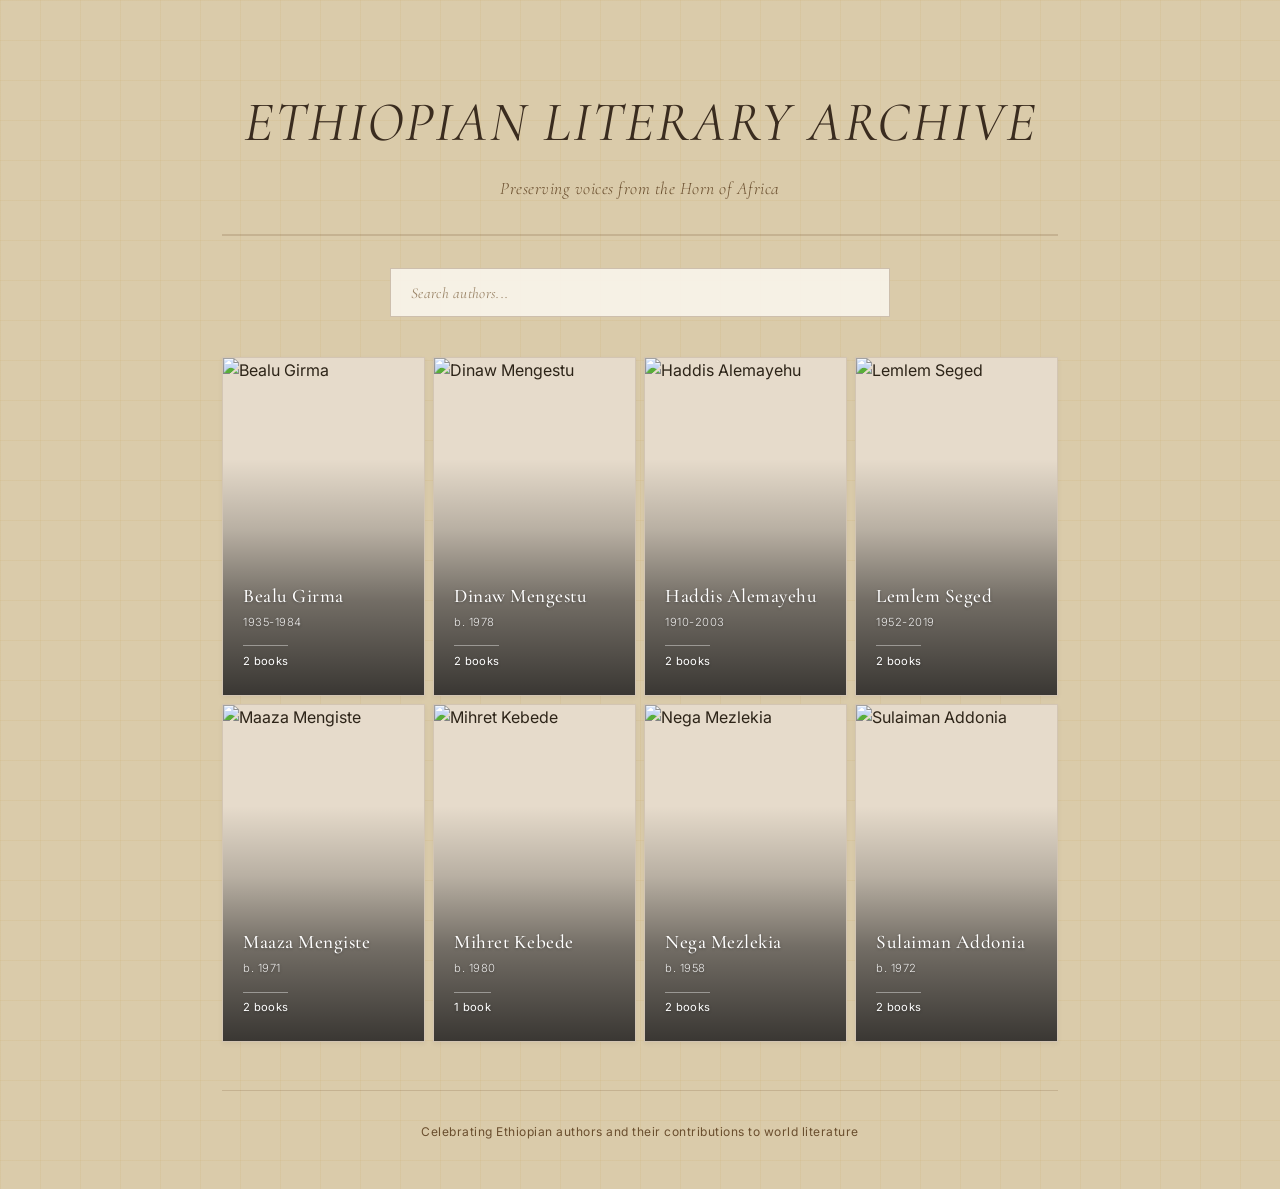
==== commit 5271af86: "update footers" ====
--- a/index.html
+++ b/index.html
@@ -46,8 +46,7 @@
         </div>
 
         <footer>
-            <p>© 2024 Ethiopian Literary Archive — A digital collection of Ethiopian literary heritage</p>
-            <p class="footer-meta">Celebrating Ethiopian authors and their contributions to world literature</p>
+            <p>Celebrating Ethiopian authors and their contributions to world literature</p>
         </footer>
     </div>
 
--- a/style.css
+++ b/style.css
@@ -282,14 +282,6 @@
     color: #6A4E2E;
 }
 
-.footer-meta {
-    font-family: 'Inter', sans-serif;
-    font-size: 0.7rem;
-    color: #9B8568;
-    margin-top: 0.5rem;
-    letter-spacing: 0.3px;
-}
-
 /* Responsive Design */
 @media (max-width: 1200px) {
     .authors-grid {
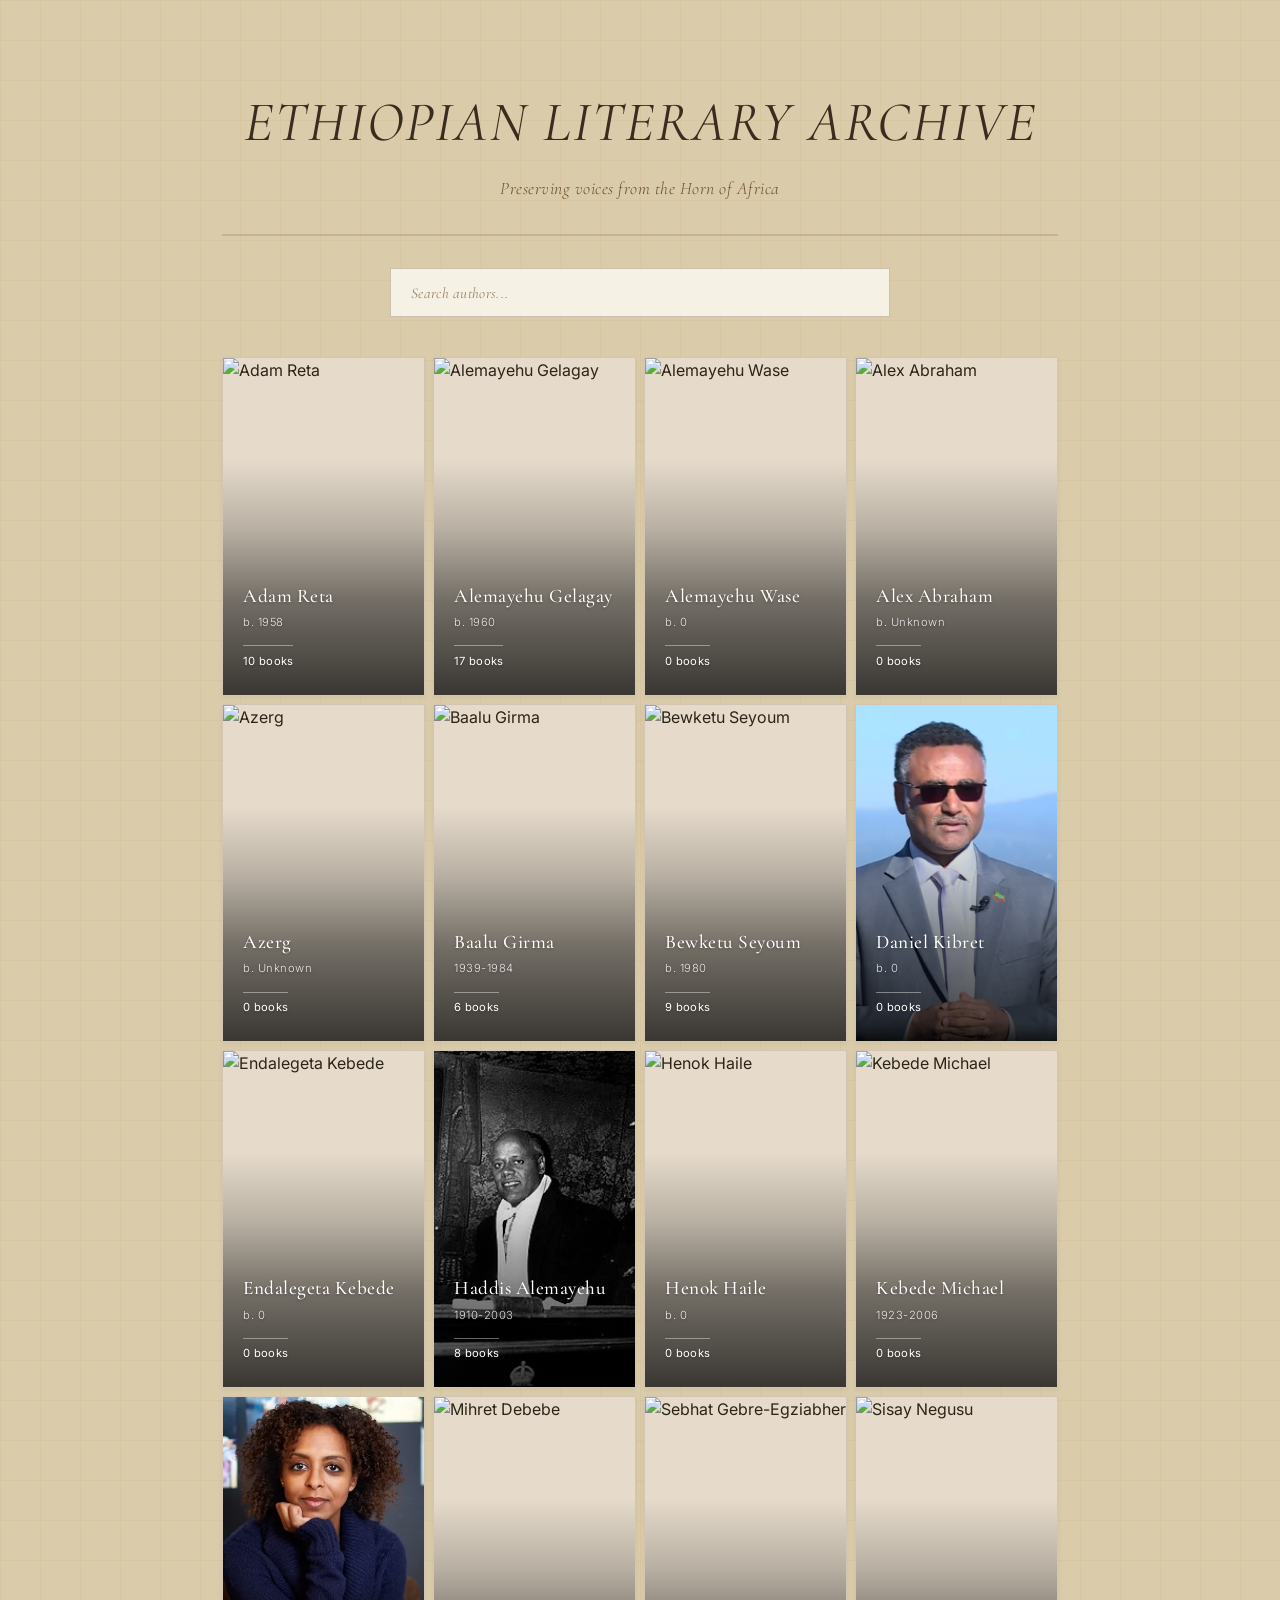
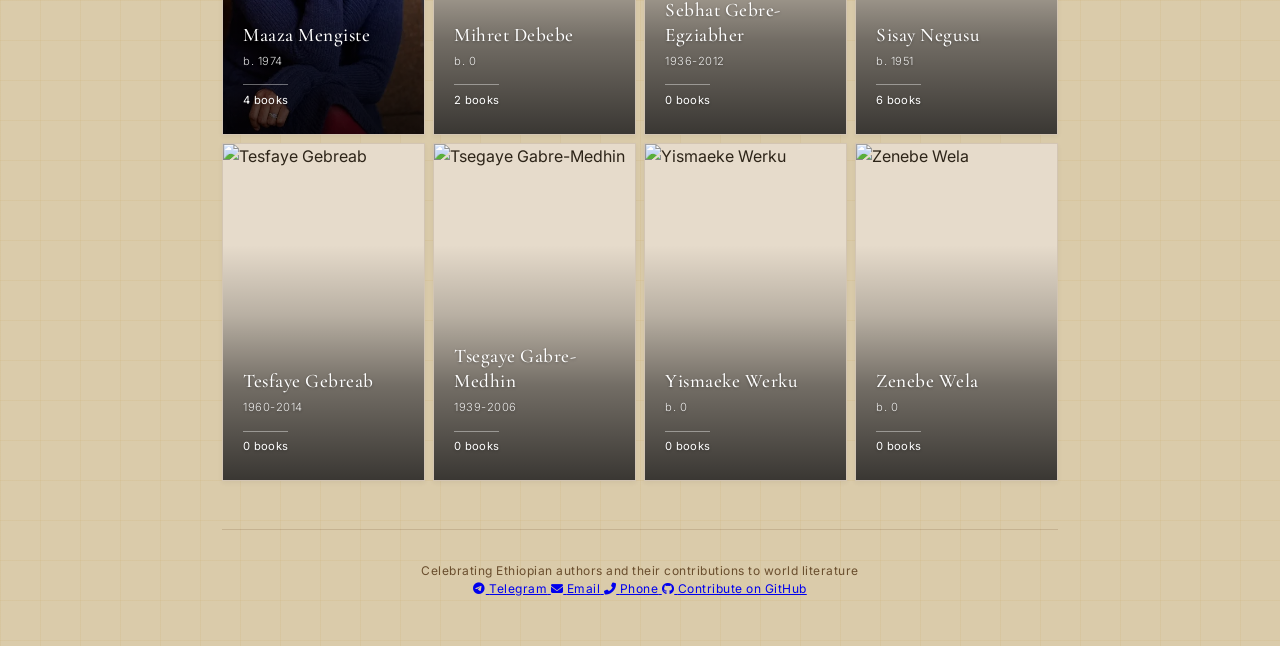
==== commit 72db75db: "og image path update on index" ====
--- a/index.html
+++ b/index.html
@@ -1,4 +1,3 @@
-<!-- index.html - Updated with SEO improvements -->
 <!DOCTYPE html>
 <html lang="en">
 <head>
@@ -14,7 +13,24 @@
     <meta name="robots" content="index, follow">
     <meta name="language" content="English">
     <meta name="revisit-after" content="7 days">
-        
+    
+    <!-- Open Graph / Facebook -->
+    <meta property="og:type" content="website">
+    <meta property="og:url" content="https://etharchive.github.io/">
+    <meta property="og:title" content="Ethiopian Literary Archive | Discover Ethiopian Authors & Books">
+    <meta property="og:description" content="Explore the rich literary heritage of Ethiopia. Discover celebrated Ethiopian authors, their books, and literary works.">
+    <meta property="og:image" content="https://etharchive.github.io/images/og-image.png">
+    
+    <!-- Twitter -->
+    <meta property="twitter:card" content="summary_large_image">
+    <meta property="twitter:url" content="https://etharchive.github.io/">
+    <meta property="twitter:title" content="Ethiopian Literary Archive | Discover Ethiopian Authors & Books">
+    <meta property="twitter:description" content="Explore the rich literary heritage of Ethiopia. Discover celebrated Ethiopian authors, their books, and literary works.">
+    <meta property="twitter:image" content="https://etharchive.github.io/images/og-image.png">
+    
+    <!-- Canonical URL -->
+    <link rel="canonical" href="https://etharchive.github.io/">
+    
     <!-- Preconnect for performance -->
     <link rel="preconnect" href="https://fonts.googleapis.com">
     <link rel="preconnect" href="https://fonts.gstatic.com" crossorigin>
@@ -24,6 +40,25 @@
     <link href="https://fonts.googleapis.com/css2?family=Cormorant+Garamond:ital,wght@0,300;0,400;0,500;0,600;1,300;1,400&family=Inter:opsz,wght@14..32,300;14..32,400;14..32,500&display=swap" rel="stylesheet">
     <link rel="stylesheet" href="https://cdnjs.cloudflare.com/ajax/libs/font-awesome/6.4.0/css/all.min.css">
     <link rel="stylesheet" href="style.css">
+    
+    <!-- JSON-LD Structured Data for Organization -->
+    <script type="application/ld+json">
+    {
+      "@context": "https://schema.org",
+      "@type": "Collection",
+      "name": "Ethiopian Literary Archive",
+      "description": "A digital collection celebrating Ethiopian writers and their literary works",
+      "url": "https://etharchive.github.io",
+      "creator": {
+        "@type": "Organization",
+        "name": "Ethiopian Literary Archive"
+      },
+      "about": {
+        "@type": "Thing",
+        "name": "Ethiopian Literature"
+      }
+    }
+    </script>
 </head>
 <body>
     <div class="page-wrapper">
@@ -47,6 +82,25 @@
 
         <footer>
             <p>Celebrating Ethiopian authors and their contributions to world literature</p>
+
+            <div class="footer-social">
+                <a href="https://t.me/theyordanos" target="_blank" rel="noopener noreferrer" class="social-link" aria-label="Join our Telegram channel">
+                    <i class="fab fa-telegram-plane"></i>
+                    <span>Telegram</span>
+                </a>
+                <a href="mailto:yordanoszt15@gmail.com" class="social-link" aria-label="Send us an email">
+                    <i class="fas fa-envelope"></i>
+                    <span>Email</span>
+                </a>
+                <a href="tel:+251949860385" class="social-link" aria-label="Call us">
+                    <i class="fas fa-phone-alt"></i>
+                    <span>Phone</span>
+                </a>
+                <a href="https://github.com/etharchive/etharchive.github.io" target="_blank" rel="noopener noreferrer" class="social-link github-link" aria-label="Contribute on GitHub">
+                    <i class="fab fa-github"></i>
+                    <span>Contribute on GitHub</span>
+                </a>
+            </div>
         </footer>
     </div>
 
--- a/style.css
+++ b/style.css
@@ -1150,7 +1150,7 @@
 .other-books-grid {
     display: grid;
     grid-template-columns: repeat(4, 1fr);
-    gap: 1.5rem;
+    gap: 0.5rem;
 }
 
 /* Responsive Design for Book Page */
@@ -1166,7 +1166,6 @@
     
     .other-books-grid {
         grid-template-columns: repeat(3, 1fr);
-        gap: 1.25rem;
     }
 }
 
@@ -1197,7 +1196,6 @@
     
     .other-books-grid {
         grid-template-columns: repeat(2, 1fr);
-        gap: 1rem;
     }
     
     .author-bio-snippet {
@@ -1206,11 +1204,6 @@
 }
 
 @media (max-width: 480px) {
-    .other-books-grid {
-        grid-template-columns: repeat(2, 1fr);
-        gap: 0.75rem;
-    }
-    
     .book-meta-grid {
         gap: 0.5rem;
     }
